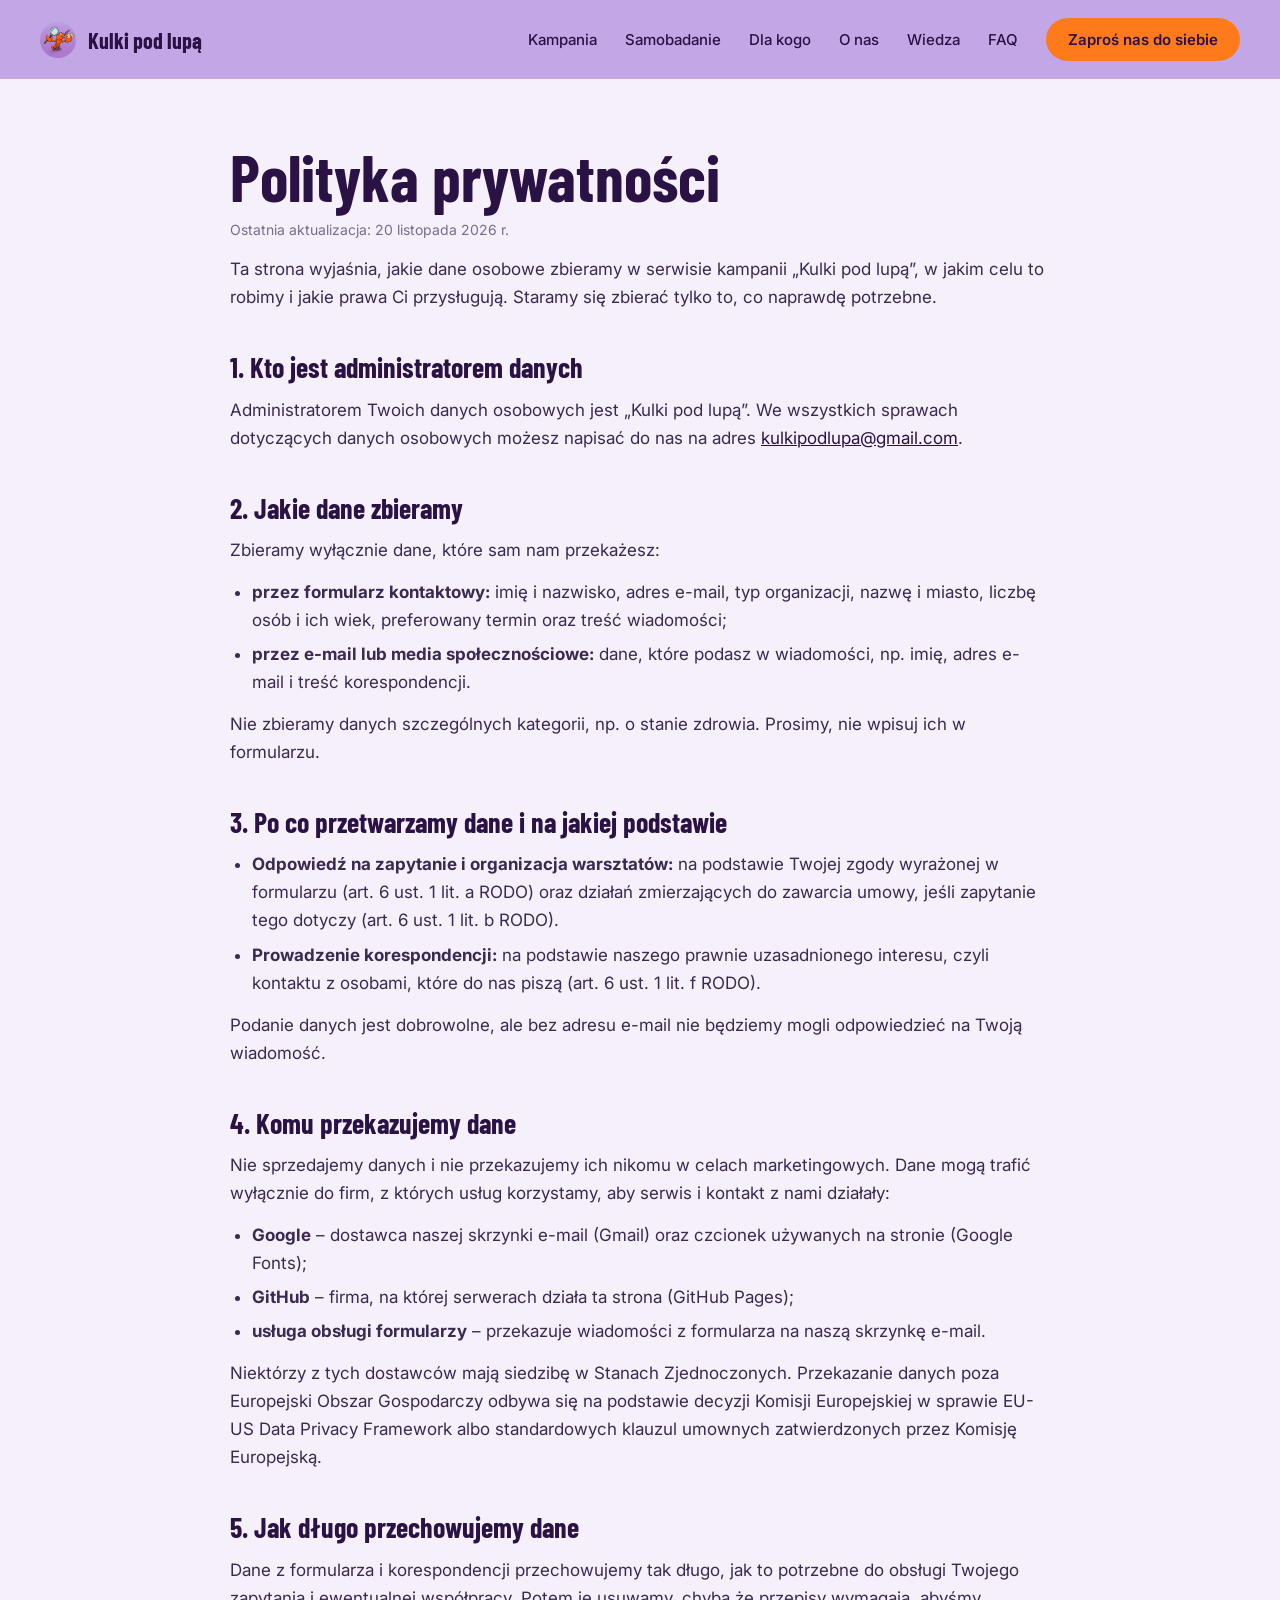
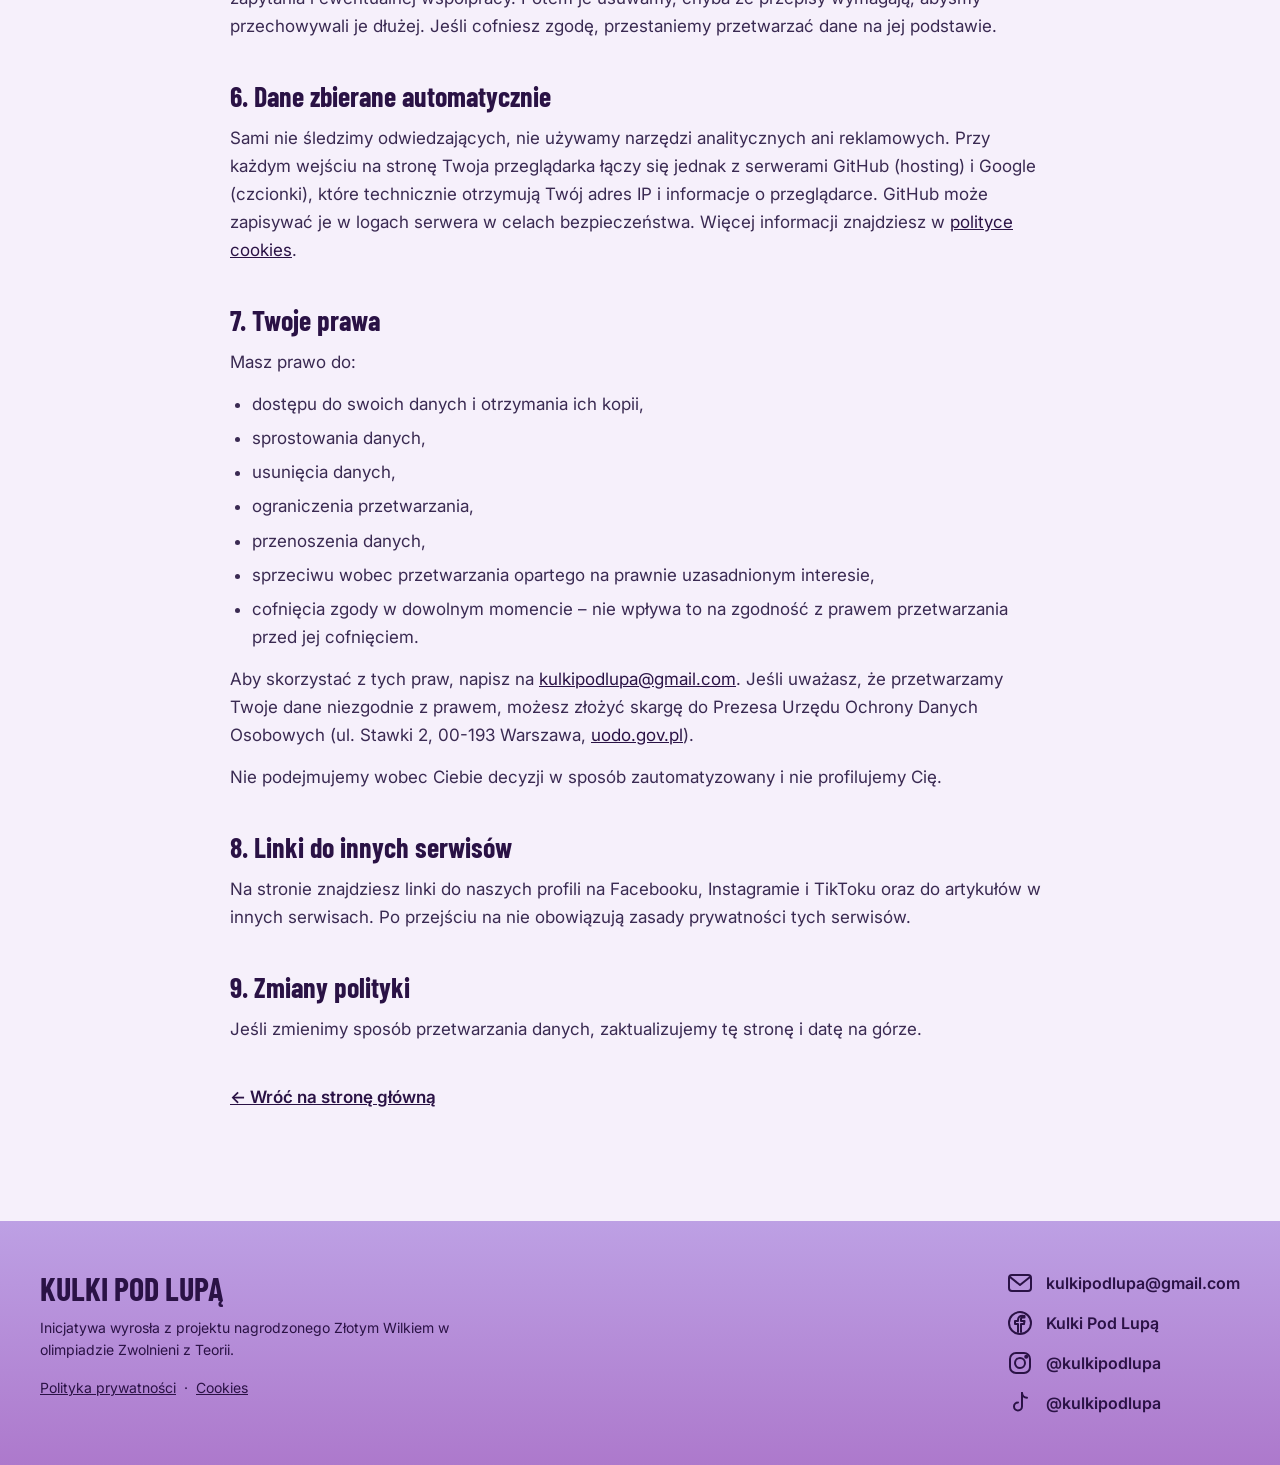
==== polityka-prywatnosci.html @ 326ad158 "Podstrony polityki prywatności i cookies, szerszy cytat w opinii - polityka-prywatnosci.html i cooki" ====
<!doctype html>
<html lang="pl">
<head>
<meta charset="utf-8">
<meta name="viewport" content="width=device-width, initial-scale=1">
<title>Polityka prywatności – Kulki pod lupą</title>
<meta name="description" content="Polityka prywatności serwisu kampanii Kulki pod lupą: jakie dane zbieramy, w jakim celu i jakie masz prawa.">
<link rel="icon" href="images/maskotka.jpg">
<link rel="preconnect" href="https://fonts.googleapis.com">
<link rel="preconnect" href="https://fonts.gstatic.com" crossorigin>
<link href="https://fonts.googleapis.com/css2?family=Inter:wght@400;500;600&family=Barlow+Condensed:wght@500;700&display=swap" rel="stylesheet">
<link rel="stylesheet" href="css/style.css">
</head>

<body>
<div style="width:100%;max-width:1360px;margin:0 auto;background:#F6F0FB;color:#2A1245;font-family:'Inter',system-ui,sans-serif">

<header class="site-header" style="color:#2A1245">
<div style="max-width:1200px;margin:0 auto;padding:18px 40px;display:flex;flex-wrap:wrap;align-items:center;justify-content:space-between;gap:16px">
<a href="index.html" style="display:flex;align-items:center;gap:12px;font-family:'Barlow Condensed',sans-serif;font-weight:700;font-size:22px;color:#2A1245">
<img src="images/maskotka.jpg" alt="" style="width:36px;height:36px;border-radius:50%;object-fit:cover">
Kulki pod lupą
</a>
<nav aria-label="Menu główne" style="display:flex;flex-wrap:wrap;align-items:center;gap:28px;font-size:15px;font-weight:500">
<a href="index.html#kampania" style="color:#2A1245">Kampania</a>
<a href="index.html#samobadanie" style="color:#2A1245">Samobadanie</a>
<a href="index.html#dla-kogo" style="color:#2A1245">Dla kogo</a>
<a href="index.html#o-nas" style="color:#2A1245">O nas</a>
<a href="index.html#wiedza" style="color:#2A1245">Wiedza</a>
<a href="index.html#faq" style="color:#2A1245">FAQ</a>
<a href="index.html#kontakt" style="display:inline-block;background:#FF7A1A;color:#2A1245;padding:12px 22px;border-radius:999px;font-weight:600">Zaproś nas do siebie</a>
</nav>
</div>
</header>

<main class="legal">
<h1>Polityka prywatności</h1>
<p class="legal-updated">Ostatnia aktualizacja: 20 listopada 2026 r.</p>
<p>Ta strona wyjaśnia, jakie dane osobowe zbieramy w serwisie kampanii „Kulki pod lupą”, w jakim celu to robimy i jakie prawa Ci przysługują. Staramy się zbierać tylko to, co naprawdę potrzebne.</p>

<h2>1. Kto jest administratorem danych</h2>
<p>Administratorem Twoich danych osobowych jest „Kulki pod lupą”. We wszystkich sprawach dotyczących danych osobowych możesz napisać do nas na adres <a href="mailto:kulkipodlupa@gmail.com">kulkipodlupa@gmail.com</a>.</p>

<h2>2. Jakie dane zbieramy</h2>
<p>Zbieramy wyłącznie dane, które sam nam przekażesz:</p>
<ul>
<li><strong>przez formularz kontaktowy:</strong> imię i nazwisko, adres e-mail, typ organizacji, nazwę i miasto, liczbę osób i ich wiek, preferowany termin oraz treść wiadomości;</li>
<li><strong>przez e-mail lub media społecznościowe:</strong> dane, które podasz w wiadomości, np. imię, adres e-mail i treść korespondencji.</li>
</ul>
<p>Nie zbieramy danych szczególnych kategorii, np. o stanie zdrowia. Prosimy, nie wpisuj ich w formularzu.</p>

<h2>3. Po co przetwarzamy dane i na jakiej podstawie</h2>
<ul>
<li><strong>Odpowiedź na zapytanie i organizacja warsztatów:</strong> na podstawie Twojej zgody wyrażonej w formularzu (art. 6 ust. 1 lit. a RODO) oraz działań zmierzających do zawarcia umowy, jeśli zapytanie tego dotyczy (art. 6 ust. 1 lit. b RODO).</li>
<li><strong>Prowadzenie korespondencji:</strong> na podstawie naszego prawnie uzasadnionego interesu, czyli kontaktu z osobami, które do nas piszą (art. 6 ust. 1 lit. f RODO).</li>
</ul>
<p>Podanie danych jest dobrowolne, ale bez adresu e-mail nie będziemy mogli odpowiedzieć na Twoją wiadomość.</p>

<h2>4. Komu przekazujemy dane</h2>
<p>Nie sprzedajemy danych i nie przekazujemy ich nikomu w celach marketingowych. Dane mogą trafić wyłącznie do firm, z których usług korzystamy, aby serwis i kontakt z nami działały:</p>
<ul>
<li><strong>Google</strong> – dostawca naszej skrzynki e-mail (Gmail) oraz czcionek używanych na stronie (Google Fonts);</li>
<li><strong>GitHub</strong> – firma, na której serwerach działa ta strona (GitHub Pages);</li>
<li><strong>usługa obsługi formularzy</strong> – przekazuje wiadomości z formularza na naszą skrzynkę e-mail.</li>
</ul>
<p>Niektórzy z tych dostawców mają siedzibę w Stanach Zjednoczonych. Przekazanie danych poza Europejski Obszar Gospodarczy odbywa się na podstawie decyzji Komisji Europejskiej w sprawie EU-US Data Privacy Framework albo standardowych klauzul umownych zatwierdzonych przez Komisję Europejską.</p>

<h2>5. Jak długo przechowujemy dane</h2>
<p>Dane z formularza i korespondencji przechowujemy tak długo, jak to potrzebne do obsługi Twojego zapytania i ewentualnej współpracy. Potem je usuwamy, chyba że przepisy wymagają, abyśmy przechowywali je dłużej. Jeśli cofniesz zgodę, przestaniemy przetwarzać dane na jej podstawie.</p>

<h2>6. Dane zbierane automatycznie</h2>
<p>Sami nie śledzimy odwiedzających, nie używamy narzędzi analitycznych ani reklamowych. Przy każdym wejściu na stronę Twoja przeglądarka łączy się jednak z serwerami GitHub (hosting) i Google (czcionki), które technicznie otrzymują Twój adres IP i informacje o przeglądarce. GitHub może zapisywać je w logach serwera w celach bezpieczeństwa. Więcej informacji znajdziesz w <a href="cookies.html">polityce cookies</a>.</p>

<h2>7. Twoje prawa</h2>
<p>Masz prawo do:</p>
<ul>
<li>dostępu do swoich danych i otrzymania ich kopii,</li>
<li>sprostowania danych,</li>
<li>usunięcia danych,</li>
<li>ograniczenia przetwarzania,</li>
<li>przenoszenia danych,</li>
<li>sprzeciwu wobec przetwarzania opartego na prawnie uzasadnionym interesie,</li>
<li>cofnięcia zgody w dowolnym momencie – nie wpływa to na zgodność z prawem przetwarzania przed jej cofnięciem.</li>
</ul>
<p>Aby skorzystać z tych praw, napisz na <a href="mailto:kulkipodlupa@gmail.com">kulkipodlupa@gmail.com</a>. Jeśli uważasz, że przetwarzamy Twoje dane niezgodnie z prawem, możesz złożyć skargę do Prezesa Urzędu Ochrony Danych Osobowych (ul. Stawki 2, 00-193 Warszawa, <a href="https://uodo.gov.pl" target="_blank" rel="noopener">uodo.gov.pl</a>).</p>
<p>Nie podejmujemy wobec Ciebie decyzji w sposób zautomatyzowany i nie profilujemy Cię.</p>

<h2>8. Linki do innych serwisów</h2>
<p>Na stronie znajdziesz linki do naszych profili na Facebooku, Instagramie i TikToku oraz do artykułów w innych serwisach. Po przejściu na nie obowiązują zasady prywatności tych serwisów.</p>

<h2>9. Zmiany polityki</h2>
<p>Jeśli zmienimy sposób przetwarzania danych, zaktualizujemy tę stronę i datę na górze.</p>

<p class="legal-back"><a href="index.html">← Wróć na stronę główną</a></p>
</main>

<!-- FOOTER -->
<footer style="background:linear-gradient(180deg,#BDA0E4 0%,#AD79CC 100%);color:#2A1245;padding:48px 0">
<div style="max-width:1200px;margin:0 auto;padding:0 40px;display:flex;flex-wrap:wrap;gap:32px;justify-content:space-between;align-items:flex-start">
<div style="display:flex;flex-direction:column;gap:10px;max-width:420px">
<div style="font-family:'Barlow Condensed',sans-serif;font-weight:700;font-size:32px;text-transform:uppercase">Kulki pod lupą</div>
<div style="font-size:14px;line-height:1.55">Inicjatywa wyrosła z projektu nagrodzonego Złotym Wilkiem w olimpiadzie Zwolnieni z Teorii.</div>
<div style="font-size:14px;margin-top:8px"><a href="polityka-prywatnosci.html" style="text-decoration:underline;color:#2A1245">Polityka prywatności</a> &nbsp;·&nbsp; <a href="cookies.html" style="text-decoration:underline;color:#2A1245">Cookies</a></div>
</div>
<div style="display:flex;flex-direction:column;gap:12px"><a href="mailto:kulkipodlupa@gmail.com" style="display:flex;align-items:center;gap:12px;font-weight:600;font-size:16px;color:#2A1245"><svg width="28" height="28" viewBox="0 0 28 28" fill="none" stroke="#2A1245" stroke-width="2" stroke-linecap="round" stroke-linejoin="round" aria-hidden="true"><rect x="3" y="6" width="22" height="16" rx="3"/><path d="M4 8l10 8 10-8"/></svg>kulkipodlupa@gmail.com</a><a href="https://www.facebook.com/profile.php?id=61568346668745" target="_blank" rel="noopener" style="display:flex;align-items:center;gap:12px;font-weight:600;font-size:16px;color:#2A1245"><svg width="28" height="28" viewBox="0 0 28 28" fill="none" stroke="#2A1245" stroke-width="2" stroke-linecap="round" stroke-linejoin="round" aria-hidden="true"><circle cx="14" cy="14" r="11"/><path d="M15 23v-8h3l.5-3H15v-2c0-1 .5-1.5 1.5-1.5h2V6.9c-.4-.1-1.3-.2-2.2-.2-2.3 0-4.3 1.4-4.3 4V12H9v3h3v8"/></svg>Kulki Pod Lupą</a><a href="https://www.instagram.com/kulkipodlupa/" target="_blank" rel="noopener" style="display:flex;align-items:center;gap:12px;font-weight:600;font-size:16px;color:#2A1245"><svg width="28" height="28" viewBox="0 0 28 28" fill="none" stroke="#2A1245" stroke-width="2" stroke-linecap="round" stroke-linejoin="round" aria-hidden="true"><rect x="4" y="4" width="20" height="20" rx="6"/><circle cx="14" cy="14" r="5"/><circle cx="20.2" cy="7.8" r="1" fill="#2A1245"/></svg>@kulkipodlupa</a><a href="https://www.tiktok.com/@kulkipodlupa" target="_blank" rel="noopener" style="display:flex;align-items:center;gap:12px;font-weight:600;font-size:16px;color:#2A1245"><svg width="28" height="28" viewBox="0 0 28 28" fill="none" stroke="#2A1245" stroke-width="2" stroke-linecap="round" stroke-linejoin="round" aria-hidden="true"><path d="M16 4v13.5a4 4 0 1 1-4-4"/><path d="M16 4c.3 2.8 2.2 4.6 5 4.8"/></svg>@kulkipodlupa</a></div>
</div>
</footer>

</div>
<script>
// cień pod przyklejonym menu, gdy strona jest przewinięta
(function () {
  var header = document.querySelector('.site-header');
  if (!header) return;
  function update() { header.classList.toggle('is-scrolled', window.scrollY > 8); }
  window.addEventListener('scroll', update, { passive: true });
  update();
})();
</script>
</body>
</html>
---- css/style.css ----
/* Style bazowe. Większość wyglądu jest na razie zapisana inline w index.html
   (tak wyszło z wizualizacji); tutaj są style globalne i responsywność. */
html{scroll-behavior:smooth;scroll-padding-top:84px}

/* Menu przyklejone do góry ekranu */
.site-header{position:sticky;top:0;z-index:100;background:rgba(189,160,228,.92);-webkit-backdrop-filter:blur(10px);backdrop-filter:blur(10px);transition:box-shadow .2s ease}
.site-header.is-scrolled{box-shadow:0 6px 20px rgba(42,18,69,.18)}
body{margin:0;font-family:'Inter',system-ui,sans-serif;color:#2A1245;background:#F6F0FB}
img{max-width:100%}
a{color:inherit;text-decoration:none}
a:hover{text-decoration:underline}
h1,h2,h3{font-family:'Barlow Condensed','Inter',sans-serif}
a:focus-visible,button:focus-visible,input:focus-visible,select:focus-visible,textarea:focus-visible{outline:3px solid #FF7A1A;outline-offset:2px}

/* Podstrony: polityka prywatności, cookies */
.legal{max-width:820px;margin:0 auto;padding:64px 40px 96px;font-size:17px;line-height:1.65;color:#3A2A52}
.legal h1{margin:0 0 8px;font-size:clamp(40px,7vw,64px);line-height:1.05;color:#2A1245}
.legal h2{margin:40px 0 12px;font-size:28px;line-height:1.15;color:#2A1245}
.legal p{margin:0 0 14px}
.legal ul{margin:0 0 14px;padding-left:22px}
.legal li{margin-bottom:6px}
.legal a{color:#2A1245;text-decoration:underline}
.legal-updated{font-size:14px;color:#7A6A92}
.legal-back{margin-top:40px!important;font-weight:600}

/* --- Responsywność (nadpisuje style inline) --- */
h1[style]{font-size:clamp(44px,9vw,92px)!important}
h2[style]{font-size:clamp(36px,6vw,56px)!important}
@media (max-width:860px){
  [style*="padding:0 40px"]{padding-left:20px!important;padding-right:20px!important}
  [style*="padding:18px 40px"]{padding:14px 20px!important}
  html{scroll-padding-top:116px}
  .site-header > div{gap:8px!important;padding:10px 20px!important}
  /* na telefonie menu w jednym wierszu, przewijane w bok, żeby nie zasłaniało pół ekranu */
  nav[aria-label="Menu główne"]{flex-wrap:nowrap!important;overflow-x:auto;width:100%;gap:18px!important;font-size:14px!important;scrollbar-width:none;padding-bottom:2px}
  nav[aria-label="Menu główne"]::-webkit-scrollbar{display:none}
  nav[aria-label="Menu główne"] a{flex:0 0 auto;white-space:nowrap}
  nav[aria-label="Menu główne"] a[href="#kontakt"]{padding:8px 16px!important}
  section[style*="padding:96px 0"]{padding-top:56px!important;padding-bottom:56px!important}
  section[style*="padding:48px 0 96px"]{padding-top:24px!important;padding-bottom:56px!important}
  [style*="grid-template-columns:repeat(4"]{grid-template-columns:repeat(2,minmax(0,1fr))!important}
  form[style]{padding:22px!important}
  .legal{padding:40px 20px 64px}
}
@media (max-width:560px){
  [style*="flex:0 0 140px"]{flex:0 0 96px!important;width:96px!important;height:120px!important}
  [style*="display:flex;gap:24px;align-items:center;background:#FFFFFF"]{flex-direction:row!important;gap:16px!important;padding:16px!important}
  [style*="grid-template-columns:repeat(auto-fit,minmax(300px"]{grid-template-columns:1fr!important}
  [style*="grid-template-columns:repeat(auto-fit,minmax(200px"]{grid-template-columns:1fr!important}
}
@media (prefers-reduced-motion:reduce){html{scroll-behavior:auto}}
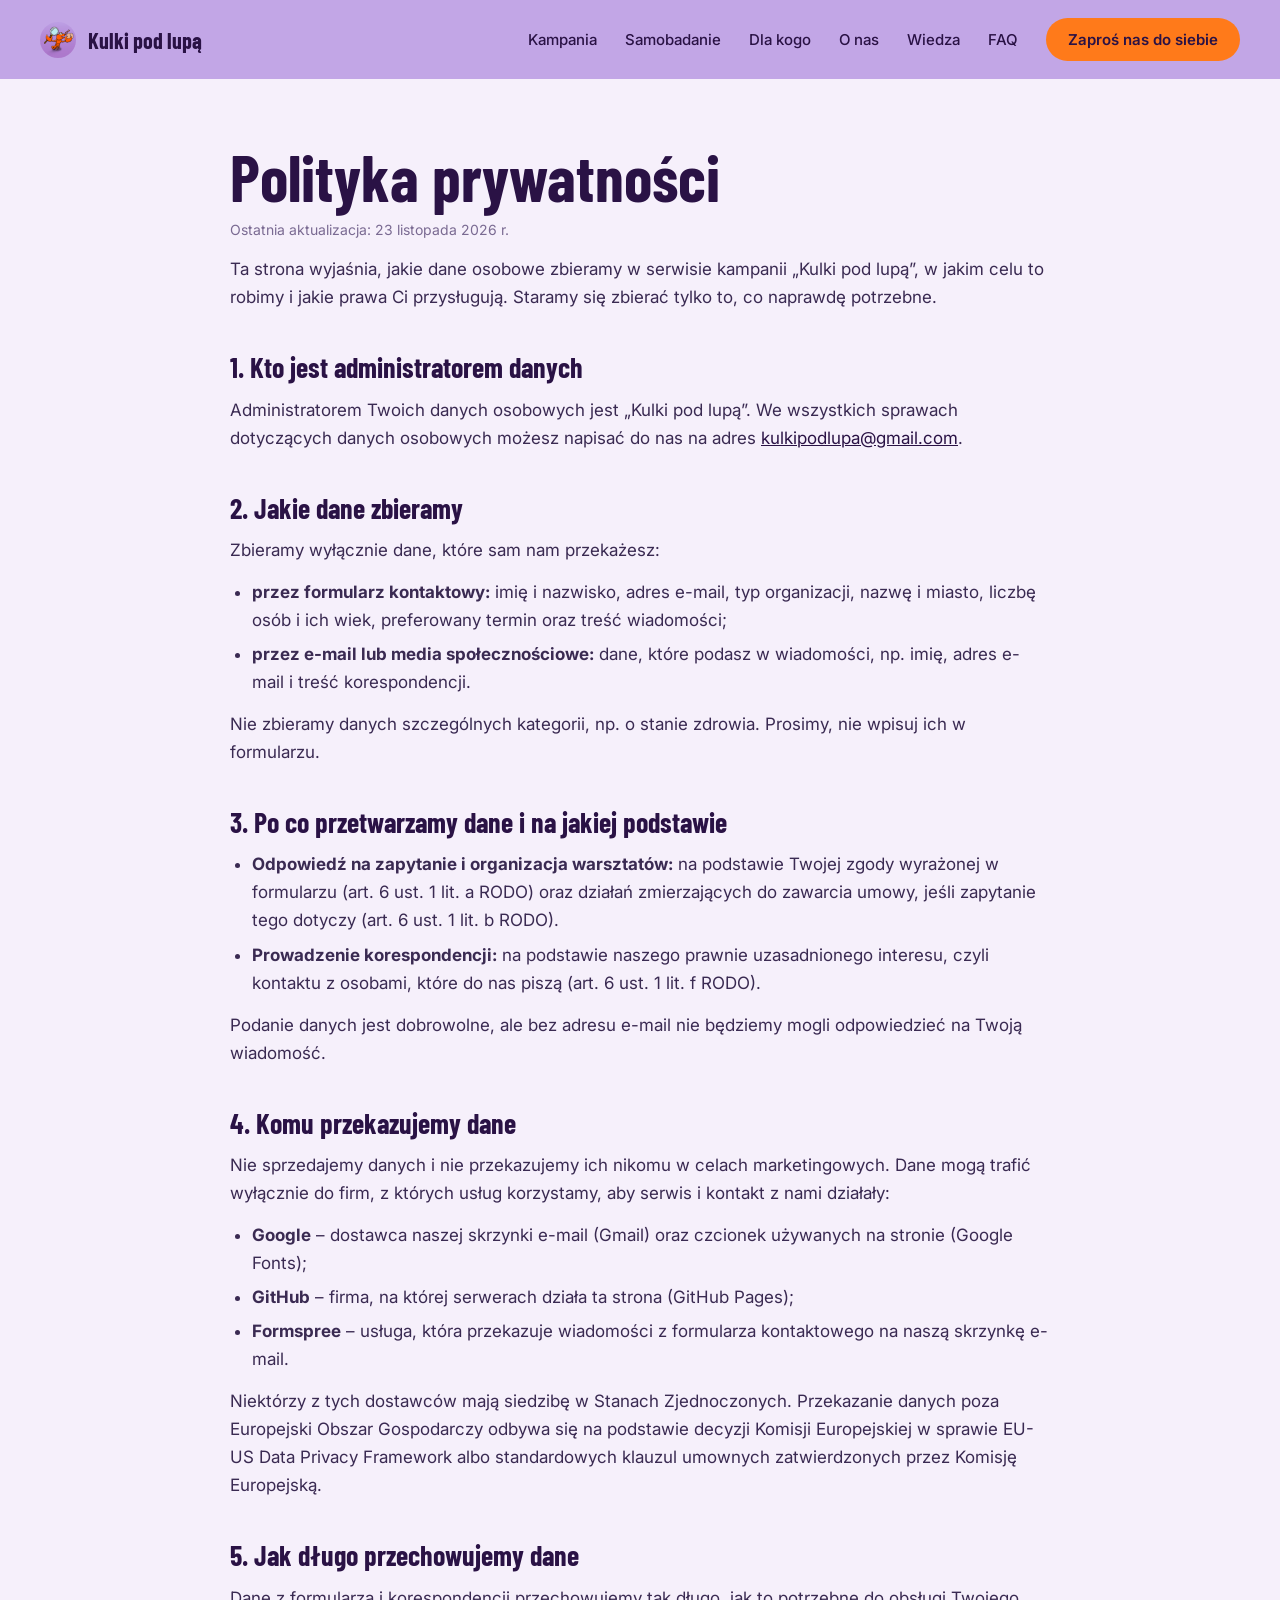
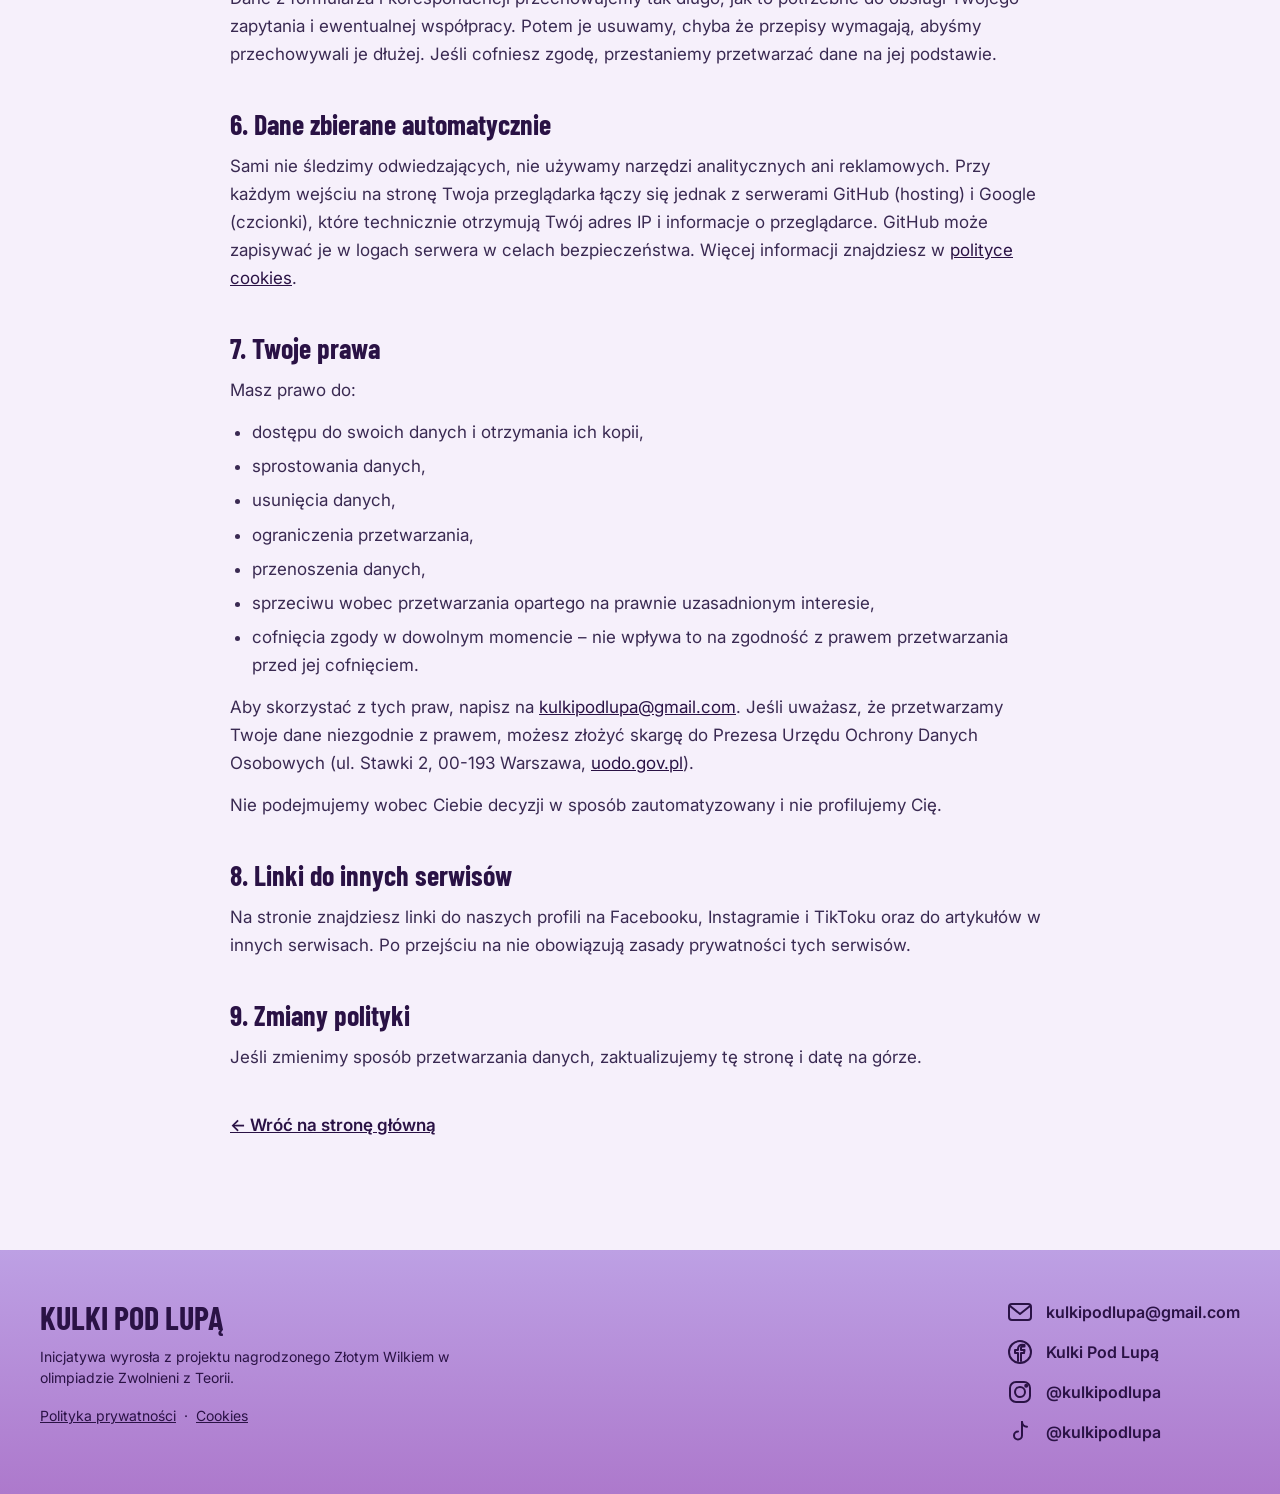
==== commit 866fdcd9: "Formularz kontaktowy podłączony do Formspree - action formularza na https://formspree.io/f/mwlowakw " ====
--- a/polityka-prywatnosci.html
+++ b/polityka-prywatnosci.html
@@ -35,7 +35,7 @@
 
 <main class="legal">
 <h1>Polityka prywatności</h1>
-<p class="legal-updated">Ostatnia aktualizacja: 20 listopada 2026 r.</p>
+<p class="legal-updated">Ostatnia aktualizacja: 23 listopada 2026 r.</p>
 <p>Ta strona wyjaśnia, jakie dane osobowe zbieramy w serwisie kampanii „Kulki pod lupą”, w jakim celu to robimy i jakie prawa Ci przysługują. Staramy się zbierać tylko to, co naprawdę potrzebne.</p>
 
 <h2>1. Kto jest administratorem danych</h2>
@@ -61,7 +61,7 @@
 <ul>
 <li><strong>Google</strong> – dostawca naszej skrzynki e-mail (Gmail) oraz czcionek używanych na stronie (Google Fonts);</li>
 <li><strong>GitHub</strong> – firma, na której serwerach działa ta strona (GitHub Pages);</li>
-<li><strong>usługa obsługi formularzy</strong> – przekazuje wiadomości z formularza na naszą skrzynkę e-mail.</li>
+<li><strong>Formspree</strong> – usługa, która przekazuje wiadomości z formularza kontaktowego na naszą skrzynkę e-mail.</li>
 </ul>
 <p>Niektórzy z tych dostawców mają siedzibę w Stanach Zjednoczonych. Przekazanie danych poza Europejski Obszar Gospodarczy odbywa się na podstawie decyzji Komisji Europejskiej w sprawie EU-US Data Privacy Framework albo standardowych klauzul umownych zatwierdzonych przez Komisję Europejską.</p>
 
